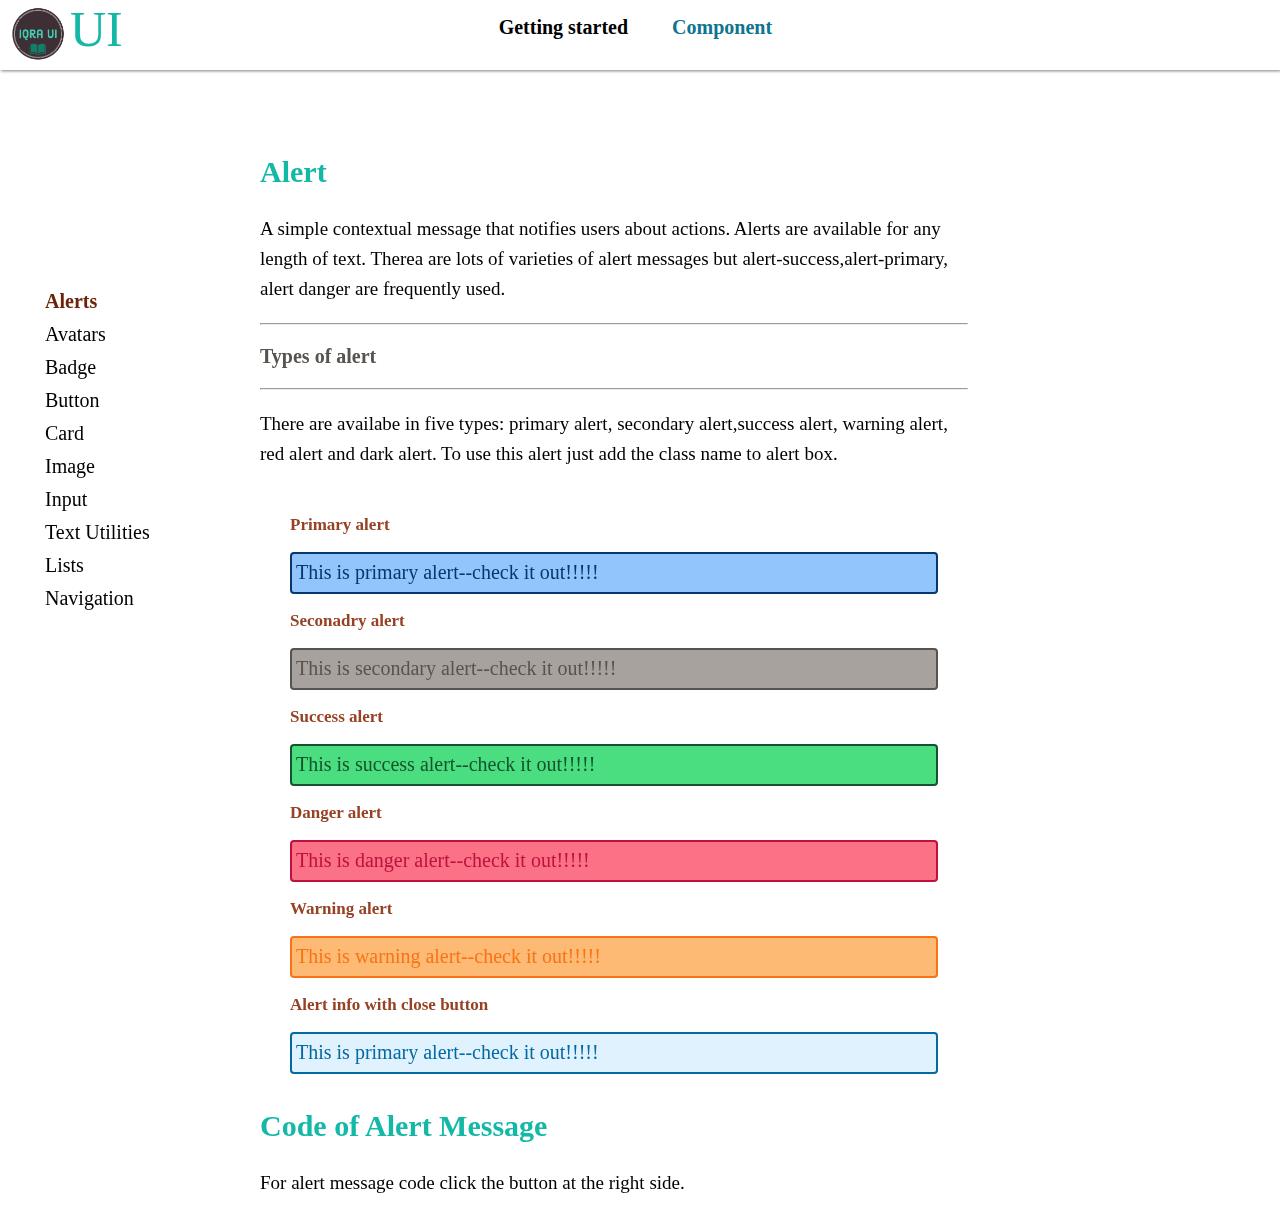
==== components.html @ ccb15bbd "badges done" ====
<!DOCTYPE html>
<html lang="en">
<head>
    <meta charset="UTF-8">
    <meta http-equiv="X-UA-Compatible" content="IE=edge">
    <meta name="viewport" content="width=device-width, initial-scale=1.0">
    <title>Componets'File</title>
    <link rel="stylesheet" href="/stylesheets/alert/alert.css" type="text/css">
    <link rel="stylesheet" href="component.css" type="text/css">
    <link rel="stylesheet" href="/stylesheets/main.css" type="text/css">
    <link rel="preconnect" href="https://fonts.googleapis.com">
<link rel="preconnect" href="https://fonts.gstatic.com" crossorigin>
<link href="https://fonts.googleapis.com/css2?family=Cantarell:wght@400;700&family=Heebo&family=Hind:wght@300&family=Lora&family=Nunito+Sans:wght@600&family=Open+Sans+Condensed:wght@700&family=Roboto+Mono:wght@500&family=Roboto:wght@400;500&family=Source+Sans+Pro:ital,wght@0,400;1,600&display=swap" rel="stylesheet">
<link rel="stylesheet" href="https://pro.fontawesome.com/releases/v5.10.0/css/all.css" integrity="sha384-AYmEC3Yw5cVb3ZcuHtOA93w35dYTsvhLPVnYs9eStHfGJvOvKxVfELGroGkvsg+p" crossorigin="anonymous"/>
<link rel="stylesheet" href="path/to/font-awesome/css/font-awesome.min.css" type="text/css">
</head>
<body>
    <div class="grid-container">
        <!---------------------- nav bar --------------- -->
        <div class="navbar">
             <div class="logo-container">
                 <div class="logo">
                     <img class="logo-image" src="/images/iqra.png">
                 </div>

                 <div class="logo-text">UI</div>
             </div>
       <!---------------------nav items------------------------------------------------ -->
            <div class="nav-content-container">
                <ul class="nav-items">

                    <li class="nav-item">
                        <a href="/index.html">Getting started</a>
                    </li>

                    <li class="nav-item nav-item-active">
                        <a href="/components.html">Component</a>
                    </li>
                </ul>
            </div>
<!------------------------------ nav bar social media icons------------------------------------------------------------------------------- -->
          <div class="nav-social-media-icons-container">
              <ul class="nav-items">
                  <li class="nav-item">
                      <a href="https://github.com/mariyasada">
                          <span class="nav-icon"><i class="fab fa-github"></i></span>
                      </a>
                  </li>

                  <li class="nav-item">
                    <a href="https://twitter.com/mariya_sada">
                        <span class="nav-icon"><i class="fab fa-twitter"></i></span>
                    </a>
                </li>

                <li class="nav-item">
                    <a href="https://www.linkedin.com/in/mariya-sada-1b6443139">
                        <span class="nav-icon"><i class="fab fa-linkedin"></i></span>
                    </a>
                </li>
              </ul>
          </div>
        </div>
<!------------------------- --------------------------nav bar ends here-------------------------------------------------------------------------------- -->
<!-- ------------------------------------------------SIDEBAR STARTS FROM HERE------------------------------------------------ -->
      <div class="sidebar-container sidebar-content">
          <ul class="sidebar-items">
              <li class="sidebar-list-item sidebar-component-list component-active">
                  <a href="./components.html">Alerts</a>
              </li>

              <li class="sidebar-list-item sidebar-component-list">
                <a href="./htmlFiles/avatar.html">Avatars</a>
             </li>

             <li class="sidebar-list-item sidebar-component-list">
                <a href="./htmlFiles/badges.html">Badge</a>
             </li>

             <li class="sidebar-list-item sidebar-component-list">
                <a href="">Button</a>
             </li>

             <li class="sidebar-list-item sidebar-component-list">
                <a href="">Card</a>
             </li>

             <li class="sidebar-list-item sidebar-component-list">
                <a href="">Image</a>
             </li>

             <li class="sidebar-list-item sidebar-component-list">
                <a href="">Input</a>
             </li>

             <li class="sidebar-list-item sidebar-component-list">
                <a href="">Text Utilities</a>
             </li>

             <li class="sidebar-list-item sidebar-component-list">
                <a href="">Lists</a>
             </li>

             <li class="sidebar-list-item sidebar-component-list">
                <a href="">Navigation</a>
             </li>

          </ul>
      </div>
<!--------------------------------  side bar ends here-------------main content starts here--------------------------------- -->
      <section class="main-content-container">
         <div class="section1-container">
             <h2 class="section-heading">
                 <a href="">Alert</a>
             </h2>

             <p class="section-text-content">
                A simple contextual message that notifies users about actions. Alerts are available for any length of text. Therea are lots of varieties of alert messages but alert-success,alert-primary, alert danger are frequently used.
             </p>

             <hr>
             <h3 class="section-sub-heading">Types of alert</h3>
             <hr>

             <p class="section-text-content">There are availabe in five types: primary alert, secondary alert,success alert, warning alert, red alert and dark alert. To use this alert just add the class name to alert box.</p>
<!--  --------------------------------alert code container with icons starts here---------------------------------- -->
             <div class="alert-list-type-container">

<!-- --------------------code alert-primary---------------------------------------------- -->
                    <div class="code-heading-container">
                            <h3 class="section-second-sub-heading">Primary alert</h3>
                                <div class="alert alert-primary alert-with-flex">
                                    This is primary alert--check it out!!!!!
                                    <i class="fas fa-times-circle"></i>
                                </div>
                           
                    </div> 
<!---------------------------------------------------secondary alert-------------------------------  -->
                    <div class="code-heading-container">
                        <h3 class="section-second-sub-heading">Seconadry alert</h3>
                                <div class="alert alert-secondary alert-with-flex">
                                    This is secondary alert--check it out!!!!!
                                    <i class="fas fa-times-circle"></i>
                                 </div>
                    </div>  
    <!---------------------------------------------------success alert-------------------------------  -->
                    <div class="code-heading-container">
                        <h3 class="section-second-sub-heading">Success alert</h3>
                                <div class="alert alert-success alert-with-flex">
                                    <i class="fas fa-check-circle"></i>
                                    This is success alert--check it out!!!!!
                                    <i class="fas fa-times-circle"></i>
                                </div>
                    </div>  
    <!---------------------------------------------------danger alert-------------------------------  -->
                    <div class="code-heading-container">
                        <h3 class="section-second-sub-heading">Danger alert</h3>
                                <div class="alert alert-danger alert-with-flex">
                                    <i class="far fa-exclamation-circle"></i>
                                    This is danger alert--check it out!!!!!
                                    <i class="fas fa-times-circle"></i>
                                </div>
                    </div>  
     <!---------------------------------------------------warning alert-------------------------------  -->
                    <div class="code-heading-container">
                        <h3 class="section-second-sub-heading">Warning alert</h3>
                                <div class="alert alert-warning alert-with-flex">
                                    <i class="fas fa-exclamation-triangle"></i>
                                    This is warning alert--check it out!!!!!
                                    <i class="fas fa-times-circle"></i>
                                </div>
                    </div>  
               
        <!----------------------------------------------------alert with close button -------------------->   
            <div class="code-heading-container">
                     <h3 class="section-second-sub-heading">Alert info with close button</h3>

                        <div class="alert alert-info alert-with-flex">
                            <i class="fas fa-exclamation-triangle"></i>
                            This is primary alert--check it out!!!!!
                            <i class="fas fa-times-circle"></i>
                        </div>
                   
            </div> 
    </div>
<!-- ------------------------------------- all alert part ends here--------------------------------------------------------- -->
        
   </div>
         

<!-- --------------------------------------------section 2 starts-----------In this code is available -->
     <div class="section1-container">
         
        <h2 class="section-heading section-code-example-container">
            <a href="">Code of Alert Message</a>
            <i class="fas fa-code" id="alert-code-btn"></i>
        </h2>

        <div class="code-example-image" id="alert-div-code">
           <img class="code-example"src="/images/alert-code.png"/>

        </div>
    
        <p class="section-text-content">
           For alert message code click the button at the right side.
        </p>
     </div>
    </section>
</div>
<script src="main.js"></script>
</body>
</html>
---- stylesheets/alert/alert.css ----
.section-sub-heading
{
    font-size: 2rem;
    color:var(--dark-stone);
}
 hr{
    max-width:80vw;
    margin: 0;
    
}
.section-text-content
{
    font-size: 1.9rem;
    max-width: 90vw;
    line-height: 3rem;
}
.alert-list-type-container
{ 
    display: flex;
    flex-direction: column;
    max-width: 90vw;
    max-height: 100%;
    border-radius: 2rem;
    padding: 1rem 3rem;
    /* border: 2px solid var(--dark-stone); */
    cursor: pointer;
    flex: 1;
}
.section-second-sub-heading
{
    max-width:80vw;
    font-size: 1.7rem;
    color: var(--light-coco);
}
.section-code-example-container
{
    display: flex;
    font-size: 3rem;
    color: var(--light-teal);
    flex-direction: row;
    justify-content: space-between;
    max-width: 80vw;
}
.code-example-image
{
    box-sizing: border-box;
    max-height: 60rem;
    max-width: 80vw;
    /* overflow:auto; */
    padding: 0.5rem;  
    margin: auto; 
    display: none;

}
.code-example{
    /* max-width:80vw;
    max-height:100%; */
    max-height:50rem;
    max-width:80vw;
    margin:1rem auto;    
}
 .alert
{
    min-height:3rem;
    min-width:12rem;
    padding: 0.4rem;
    background-color: wheat;
    border: 2px solid black;
    border-radius: 4px;
    font-size: 2rem;
    margin:0;
    justify-content: center;
}

.alert-primary
{
    border: 2px solid var(--dark-blue);
    background-color: var(--light-blue);
    color: var(--dark-blue);
}
.alert-secondary
{
    border: 2px solid var(--dark-stone);
    background-color: var(--light-stone);
    color: var(--dark-stone);
}
.alert-success
{
    border: 2px solid var(--dark-green);
    background-color: var(--light-green);
    color: var(--dark-green);
}
.alert-danger
{
    border: 2px solid var(--dark-rose);
    background-color: var(--light-rose);
    color: var(--dark-rose);
}
.alert-warning
{
    border: 2px solid var(--dark-orange);
    background-color: var(--light-orange);
    color: var(--dark-orange);
}
.alert-info
{
    border: 2px solid var(--dark-sky);
    background-color: var(--light-sky);
    color: var(--dark-sky);
}
.alert-with-flex
{
    display: flex;
    justify-content: flex-start;
    align-items: center;
}
.alert-with-flex .fa-times-circle
{
    margin-left: auto;
}
---- component.css ----
@import url(./stylesheets/main.css);

.grid-container
{
    display: grid;
    height: 100vh;
    grid-template-rows: 100px auto;
    grid-template-columns: 100px auto;    
   
    
}
.navbar
{
    grid-row-start:1;  
    grid-row-end: 2;
    grid-column-start: 1;
    grid-column-end: 3;
    
    
}  
.logo-container
{
    display:flex;
}
.logo {
    flex:1;
}
.logo-image
{
    height:7rem;
    width:7rem;
}
.logo-text
{
    display: inline;
    padding: 0px;
    margin: 0px;
    font-size: 5rem;
    font-weight: 500;
    color: var(--light-teal);
}
/* nav var content's CSS started */
.navbar{
    display:flex;
    justify-content: space-between;
    height:7rem;
    position: fixed;
    top:0;
    width: 100%;
    box-shadow: 1px 1px 3px gray;
    z-index: 10;
    position: relative;
}
.nav-content-container {
    position: relative;
    font-weight: 500;
  }

.nav-content-container .nav-item:hover{
      color:var(--light-teal);
  }

  .nav-items {
    display: flex;
    justify-content: space-between;
    list-style: none;
    align-items: center;
  }
  .nav-item{
      font-size: 2rem;
      margin:0 1.6rem;
      padding:0.6rem ;
      font-weight: 600;
  }
  .nav-social-media-icon-container
  {
      position: absolute;
      right:20rem;
  }
  .nav-icon
  {
      font-size: 2.5rem;
      color:var(--light-teal);
      font-weight: bold;
  }
  .nav-icon:hover{
     color:var(--dark-black);
  }
  .nav-item.nav-item-active
  {
      font-weight: bold;
      color: var(--dark-cyan);
  }
  /* ------------------------------------------------NAVBAR CSS ENDS HERE------------------------------------------ */

  /*  ---------------------------------------------SIDEBAR CSS STARTS HERE-------------------------------------------- */
  .sidebar-container
  {
      grid-row-start: 2;
      grid-row-end: 3;
      grid-column-start:1 ;
      grid-column-end: 2;
      height: 100vh;
      position: fixed;
      top:0;
      left:0;
      bottom: 0;
      z-index:20;
      width:17rem;
      display: flex;
      align-items: center;
      
  }
  .sidebar-list-item
  {
      font-size: 2rem;
      list-style: none;
      padding: 0.5rem;
      font-weight: 500;
      align-self: center;
      /* margin-top:2rem; */
  }
  .sidebar-list-item:hover{
      color: var(--light-teal);
  }
/* ----------------------------------------------main-content-css-starts-here------------------------------- */
.main-content-container{
    grid-row-start: 2 ;
    grid-row-end:3 ;
    grid-column-start: 2;
    grid-column-end: 3;
    margin-top:3rem;
    padding-left:9rem;
    position: sticky;
    top:0;
    left:17rem;
    z-index:18;

}
.section1-container
.section2-container
.section3-container
{
    margin: 2rem;
    display: flex;
    flex-wrap: wrap;
    align-items: center;
    flex: 1;
    position: relative;
}
.section-heading
{
    font-size: 3rem;
    color: var(--light-teal);
    font-weight: 600;
    position: sticky;
    /* top:0.3rem;
    left:16rem; */
}
.section-text
{
    font-size: 1.9rem;
    max-width: 90vw;
    position: sticky;
    top:7rem;
    line-height:3rem;
}
.code-link
{
    font-size: 2rem;
    color:(--dark-cyan);
    height:auto;
    max-width:90vw;
    padding: 1rem;
    background-color: var(--ex-light-teal);
    color: var(--dark-stone);
    border-radius: 0.5rem;
}
.section-text-list
{
    font-size: 1.7rem;
}
.link
{
    color:var(--dark-cyan);
}
/* components page's sidebar with component's CSS */
.sidebar-container .sidebar-component-list
{
    display: flex;
    justify-content: flex-start;
    align-items: flex-start;
    font-weight: 500;
    font-size: 2rem;
    /* overflow-y: scroll; */
}
.sidebar-component-list.component-active
{
     font-weight: 700;
     color:var(--dark-chocolate) !important;
} 
/* first cover page CSS done-----------------------------------Media query starts here-------------------- */

 @media only screen and (min-width:480px )and(max-width:320px) {
    body {
        height: 100%;
        width: 100%;
      }

    .sidebar-container{
       font-size: 1rem;
       cursor: pointer;
       margin-left:0;
       padding: 0.3rem;
       width: 40%;
       gap:5px; 
    }
    .sidebar-list-item
    {
        margin: 0;
        justify-content: baseline;
    }
    .navbar{
        left:0;
        top:0;
        padding: 0.3rem;
    }
    .nav-social-media-icon-container{
        right:3rem;
    }
    .nav-item{
        font-size: 1.7rem;
    }
    .code-link
    {
        width:66rem;
        word-wrap: break-word;
    }
    .main-content-container {
        width:60%;
        
      }
      .text-avatar-container,
      .image-avatar,
      .image-avatars-with-outline
      {
          width:60%;
      }

      .section-code-example-container
      {
            width:60%;
            padding: 2rem;
            justify-content: space-between;
      }
      .code-example-image
      {
          width: 30%;
          margin-left: auto;
          margin-right: auto;

      }
      .section-text
      {
            text-align: justify;
      }
}
---- stylesheets/main.css ----
@import url(../index.css);
@import url(/component.css);
@import url(./alert/alert.css);
@import url(./avatar/avatar.css);




/* COLORS */
:root
{
    --light-blue:#93c5fd;
    --dark-black:#18181b;
    --white-color:white;
    --light-slate:#f1f5f9;
    --dark-teal:#0f766e;
    --mediun-teal:#0d9488;
    --dark-cyan:#0e7490;
    --light-teal:#14b8a6;
    --ex-light-teal:#ccfbf1;
    --light-stone:#a8a29e;
    --dark-stone:#57534e;
    --dark-green:#14532d;
    --light-green:#4ade80;
    --dark-zinc:#71717a;
    --dark-sky:#0369a1;
    --light-sky:#e0f2fe;
    --dark-blue:#05386B;
    --dark-rose:#be123c;
    --light-rose:#fb7185;
    --dark-yellow:#ca8a04;
    --light-yellow:#fde047;
    --dark-orange:#f97316;
    --light-orange:#fdba74;
    --dark-coco:#bb350f;
    --light-coco:#964224;
    --dark-chocolate:#6B2309;
    --dark-purple:#a21caf;
    --light-purple:#e879f9;
    --red-color:#ef4444;
}
/* RESET CSS */

html{
    font-size: 62.5%;
}

body{
    box-sizing: border-box;
    margin:0;
    padding: 0;      
}

a{
    text-decoration: none;
    color:inherit;
}
.outline
{
    border: 2px solid gray;
}
/* components page's sidebar with component's CSS */

.sidebar-component-list.component-active
{
     font-weight: 700;
     color:var(--dark-rose);
}
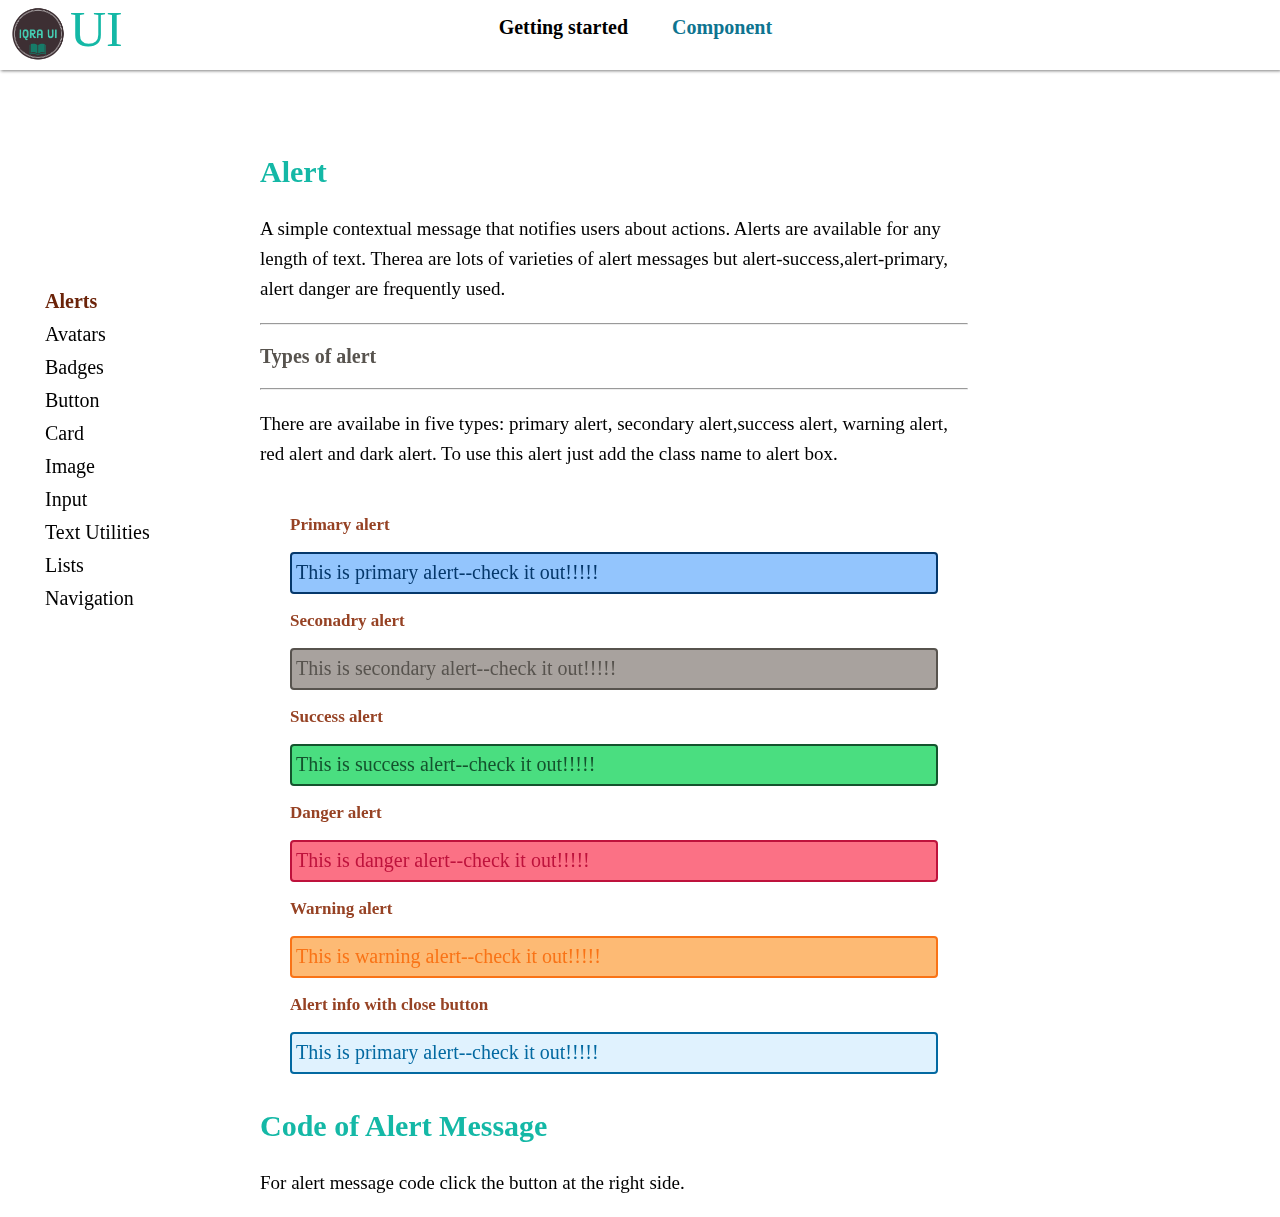
==== commit 1f44650f: "adding image to folder" ====
--- a/components.html
+++ b/components.html
@@ -74,7 +74,7 @@
              </li>
 
              <li class="sidebar-list-item sidebar-component-list">
-                <a href="./htmlFiles/badges.html">Badge</a>
+                <a href="./htmlFiles/badges.html">Badges</a>
              </li>
 
              <li class="sidebar-list-item sidebar-component-list">
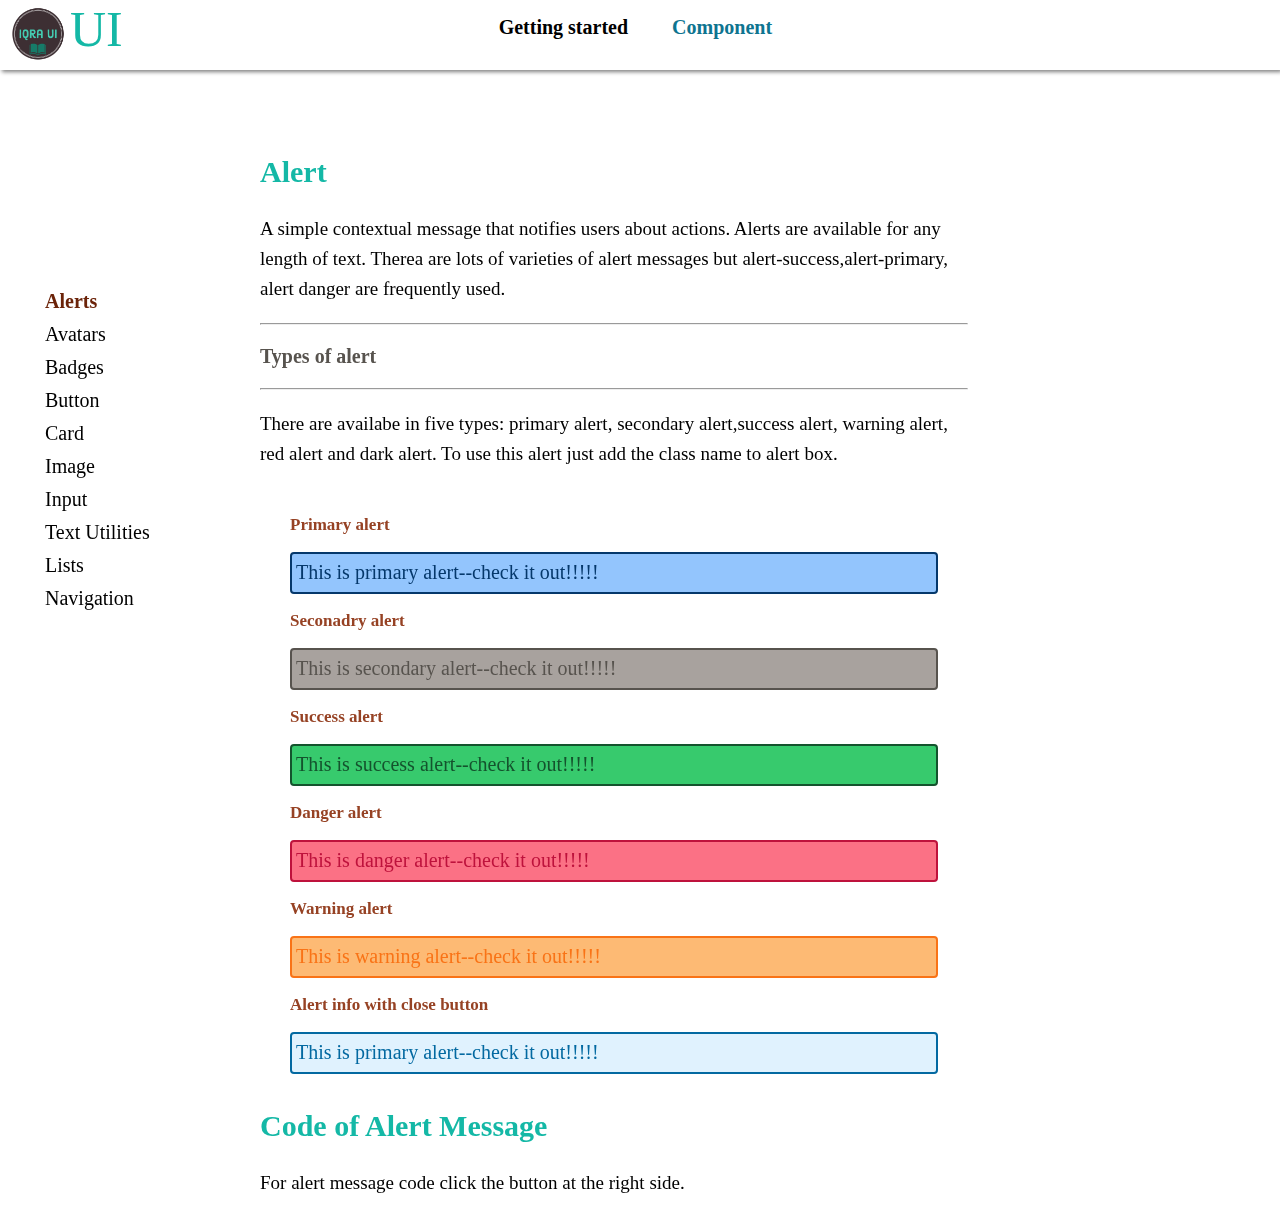
==== commit 88adb942: "feat:adding button component" ====
--- a/components.html
+++ b/components.html
@@ -48,7 +48,7 @@
                   </li>
 
                   <li class="nav-item">
-                    <a href="https://twitter.com/mariya_sada">
+                    <a href="https://twitter.com/sada_mariyaa">
                         <span class="nav-icon"><i class="fab fa-twitter"></i></span>
                     </a>
                 </li>
@@ -78,7 +78,7 @@
              </li>
 
              <li class="sidebar-list-item sidebar-component-list">
-                <a href="">Button</a>
+                <a href="./htmlFiles/button.html">Button</a>
              </li>
 
              <li class="sidebar-list-item sidebar-component-list">
--- a/component.css
+++ b/component.css
@@ -47,7 +47,7 @@
     position: fixed;
     top:0;
     width: 100%;
-    box-shadow: 1px 1px 3px gray;
+    box-shadow: 2px 2px 4px gray;
     z-index: 10;
     position: relative;
 }
@@ -105,7 +105,7 @@
       top:0;
       left:0;
       bottom: 0;
-      z-index:20;
+      z-index:25;
       width:17rem;
       display: flex;
       align-items: center;
@@ -199,9 +199,10 @@
      font-weight: 700;
      color:var(--dark-chocolate) !important;
 } 
+
 /* first cover page CSS done-----------------------------------Media query starts here-------------------- */
 
- @media only screen and (min-width:480px )and(max-width:320px) {
+ @media only screen and (min-width:480px )and (max-width:620px) {
     body {
         height: 100%;
         width: 100%;
--- a/stylesheets/main.css
+++ b/stylesheets/main.css
@@ -14,14 +14,14 @@
     --white-color:white;
     --light-slate:#f1f5f9;
     --dark-teal:#0f766e;
-    --mediun-teal:#0d9488;
+    --medium-teal:#0d9488;
     --dark-cyan:#0e7490;
     --light-teal:#14b8a6;
     --ex-light-teal:#ccfbf1;
     --light-stone:#a8a29e;
     --dark-stone:#57534e;
     --dark-green:#14532d;
-    --light-green:#4ade80;
+    --light-green:#37ca6d;
     --dark-zinc:#71717a;
     --dark-sky:#0369a1;
     --light-sky:#e0f2fe;
@@ -38,6 +38,7 @@
     --dark-purple:#a21caf;
     --light-purple:#e879f9;
     --red-color:#ef4444;
+    --medium-green:#1a9b49;
 }
 /* RESET CSS */
 
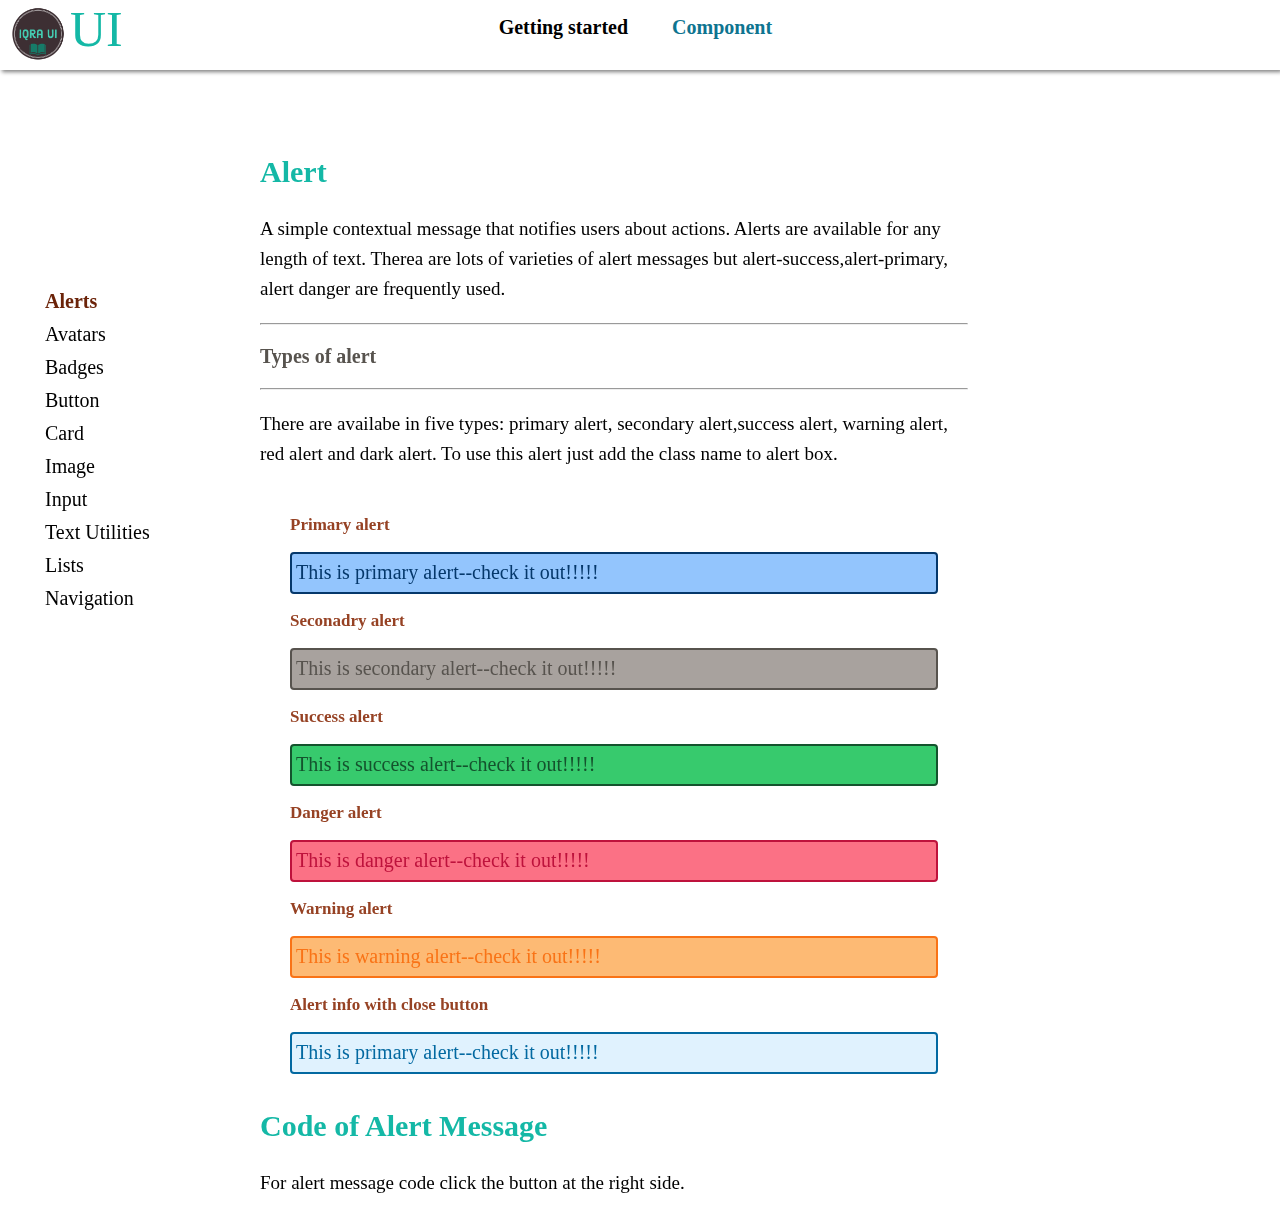
==== commit 74728b1d: "feat: adding card component" ====
--- a/components.html
+++ b/components.html
@@ -82,7 +82,7 @@
              </li>
 
              <li class="sidebar-list-item sidebar-component-list">
-                <a href="">Card</a>
+                <a href="./htmlFiles/card.html">Card</a>
              </li>
 
              <li class="sidebar-list-item sidebar-component-list">
--- a/stylesheets/main.css
+++ b/stylesheets/main.css
@@ -2,6 +2,7 @@
 @import url(/component.css);
 @import url(./alert/alert.css);
 @import url(./avatar/avatar.css);
+@import url(./Button/button.css);
 
 
 
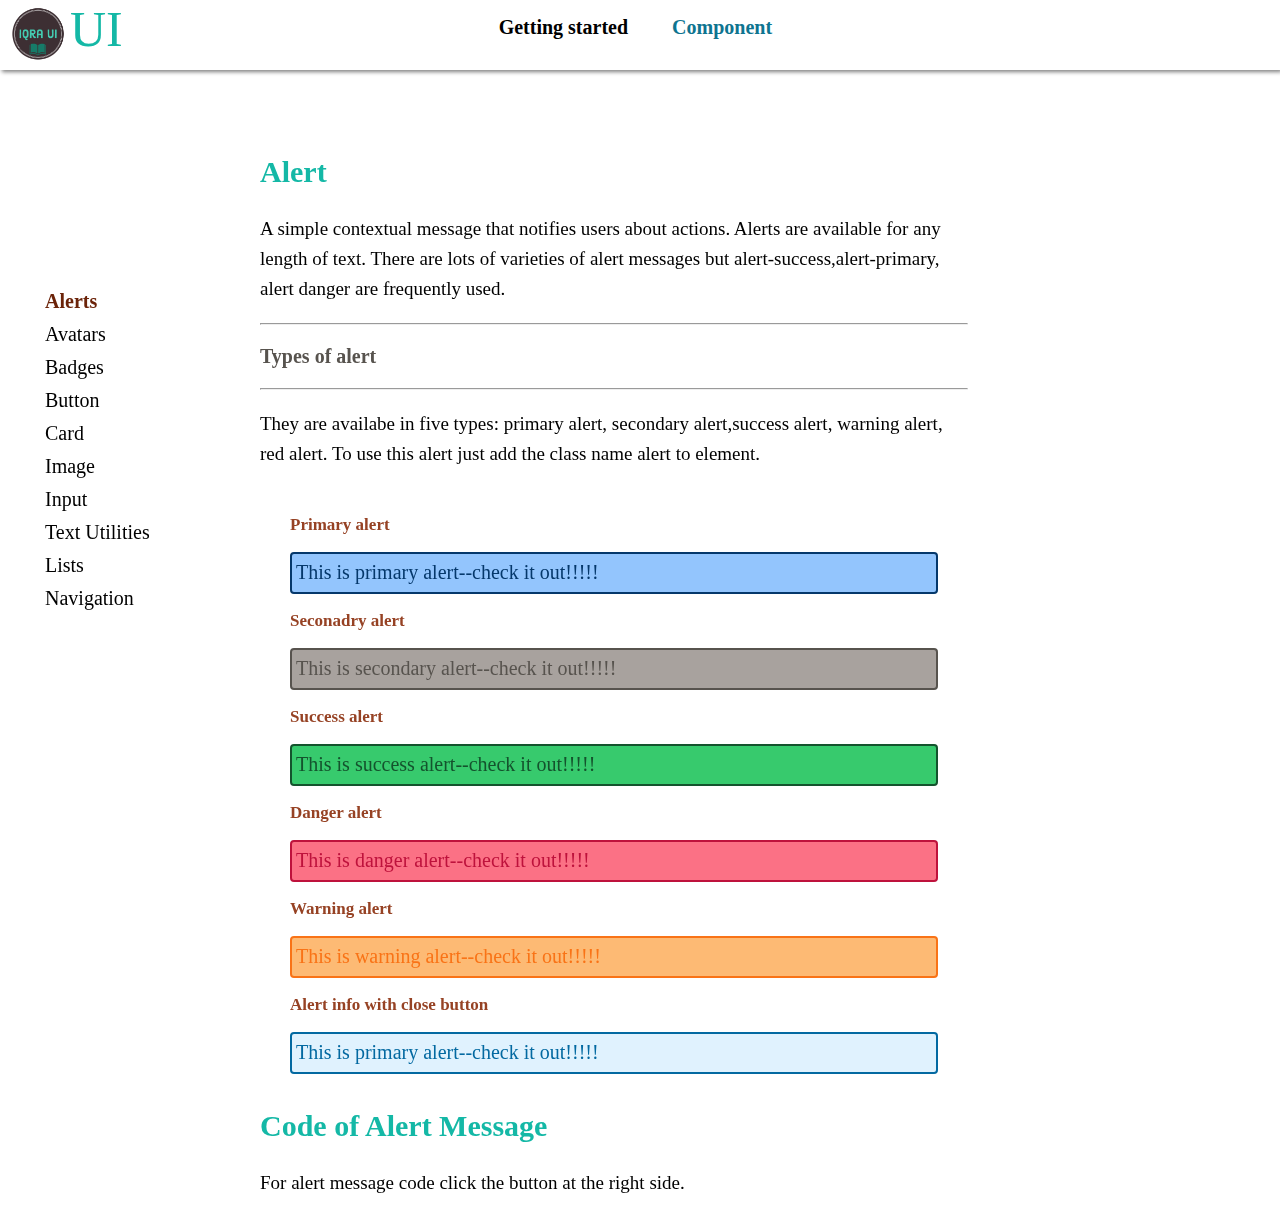
==== commit 0e3006d9: "feat: done with input and image component" ====
--- a/components.html
+++ b/components.html
@@ -86,11 +86,11 @@
              </li>
 
              <li class="sidebar-list-item sidebar-component-list">
-                <a href="">Image</a>
-             </li>
-
-             <li class="sidebar-list-item sidebar-component-list">
-                <a href="">Input</a>
+                <a href="./htmlFiles/image.html">Image</a>
+             </li>
+
+             <li class="sidebar-list-item sidebar-component-list">
+                <a href="./htmlFiles/input.html">Input</a>
              </li>
 
              <li class="sidebar-list-item sidebar-component-list">
@@ -115,14 +115,14 @@
              </h2>
 
              <p class="section-text-content">
-                A simple contextual message that notifies users about actions. Alerts are available for any length of text. Therea are lots of varieties of alert messages but alert-success,alert-primary, alert danger are frequently used.
+                A simple contextual message that notifies users about actions. Alerts are available for any length of text. There are lots of varieties of alert messages but alert-success,alert-primary, alert danger are frequently used.
              </p>
 
              <hr>
              <h3 class="section-sub-heading">Types of alert</h3>
              <hr>
 
-             <p class="section-text-content">There are availabe in five types: primary alert, secondary alert,success alert, warning alert, red alert and dark alert. To use this alert just add the class name to alert box.</p>
+             <p class="section-text-content">They are availabe in five types: primary alert, secondary alert,success alert, warning alert, red alert. To use this alert just add the class name alert to element.</p>
 <!--  --------------------------------alert code container with icons starts here---------------------------------- -->
              <div class="alert-list-type-container">
 
--- a/stylesheets/main.css
+++ b/stylesheets/main.css
@@ -3,6 +3,9 @@
 @import url(./alert/alert.css);
 @import url(./avatar/avatar.css);
 @import url(./Button/button.css);
+@import url(./card/card.css);
+@import url(./Image/image.css);
+@import url(./Input/input.css);
 
 
 
@@ -38,7 +41,7 @@
     --dark-chocolate:#6B2309;
     --dark-purple:#a21caf;
     --light-purple:#e879f9;
-    --red-color:#ef4444;
+    --red-color:#f50707;
     --medium-green:#1a9b49;
 }
 /* RESET CSS */
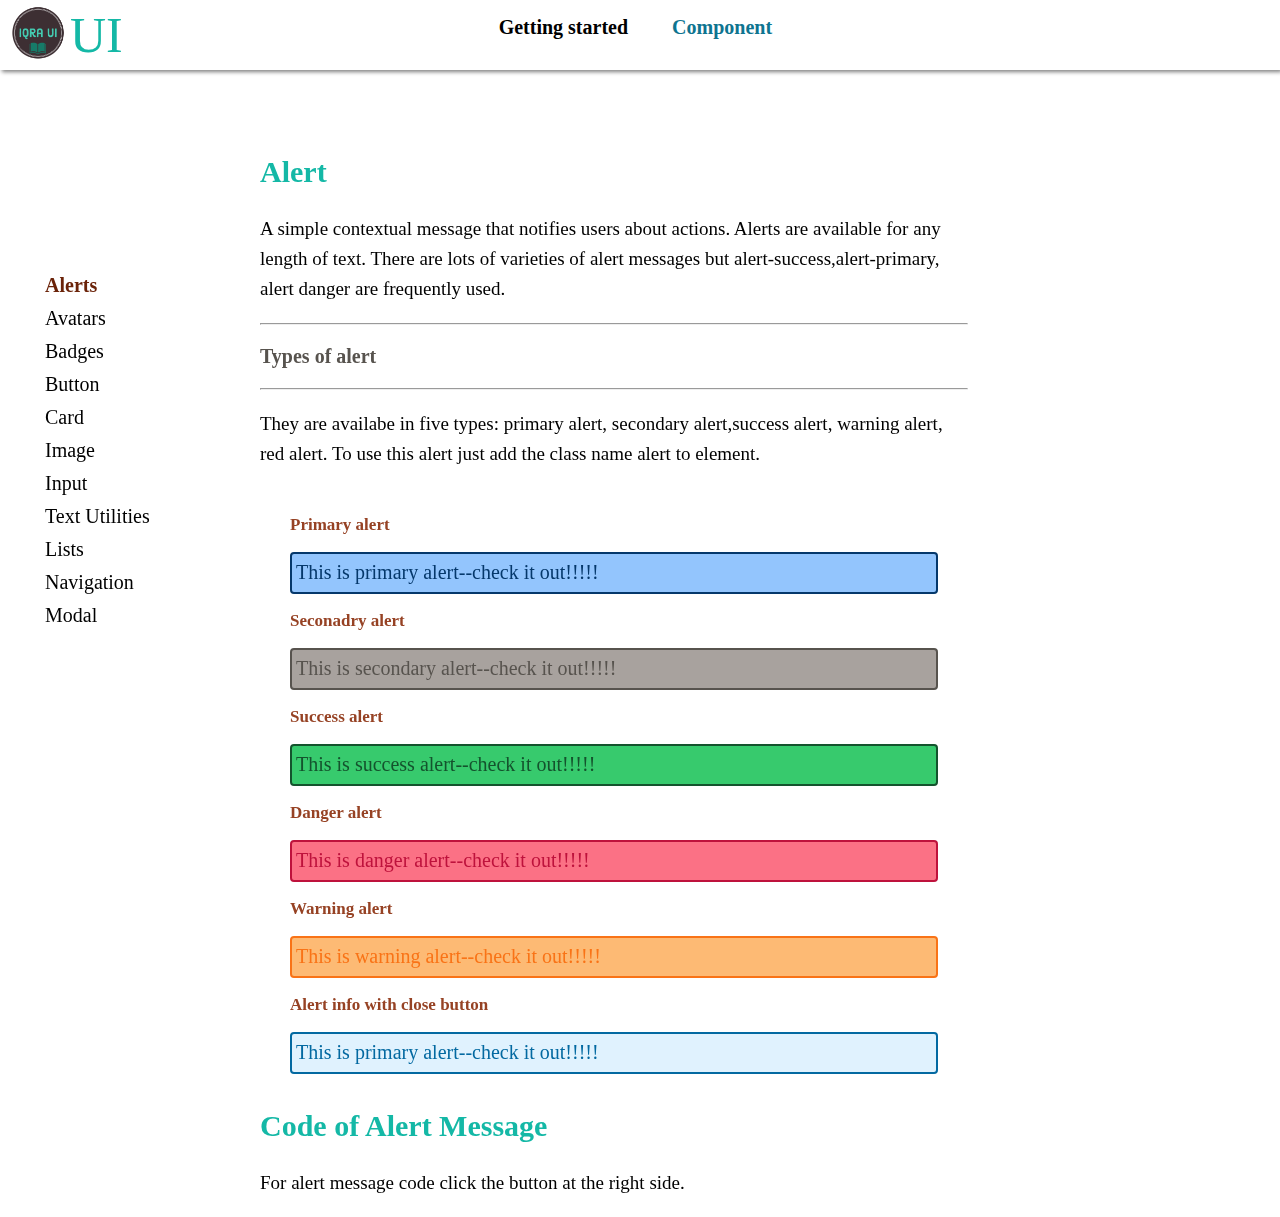
==== commit 3a8dad14: "feat:modal component done" ====
--- a/components.html
+++ b/components.html
@@ -105,6 +105,10 @@
                 <a href="">Navigation</a>
              </li>
 
+             <li class="sidebar-list-item sidebar-component-list">
+                <a href="">Modal</a>
+             </li>
+
           </ul>
       </div>
 <!--------------------------------  side bar ends here-------------main content starts here--------------------------------- -->
--- a/component.css
+++ b/component.css
@@ -122,6 +122,13 @@
   }
   .sidebar-list-item:hover{
       color: var(--light-teal);
+      
+      height:100%;
+     width:100%;
+     background-color: var(--ex-light-teal);
+     border: 2px solid var(--dark-cyan);
+     border-radius: 0.3rem;
+     padding: 0.6rem;
   }
 /* ----------------------------------------------main-content-css-starts-here------------------------------- */
 .main-content-container{
@@ -198,6 +205,7 @@
 {
      font-weight: 700;
      color:var(--dark-chocolate) !important;
+     
 } 
 
 /* first cover page CSS done-----------------------------------Media query starts here-------------------- */
--- a/stylesheets/main.css
+++ b/stylesheets/main.css
@@ -6,6 +6,11 @@
 @import url(./card/card.css);
 @import url(./Image/image.css);
 @import url(./Input/input.css);
+@import url(./textutil/text.css);
+@import url(/stylesheets/documentation.css);
+@import url(/stylesheets/list/list.css);
+@import url(/stylesheets/navigation/nav.css);
+@import url(/stylesheets/modal/modal.css);
 
 
 
@@ -43,6 +48,8 @@
     --light-purple:#e879f9;
     --red-color:#f50707;
     --medium-green:#1a9b49;
+    --ex-light-red: #fecaca;
+    --ex-light-purple:#efd6f3;
 }
 /* RESET CSS */
 
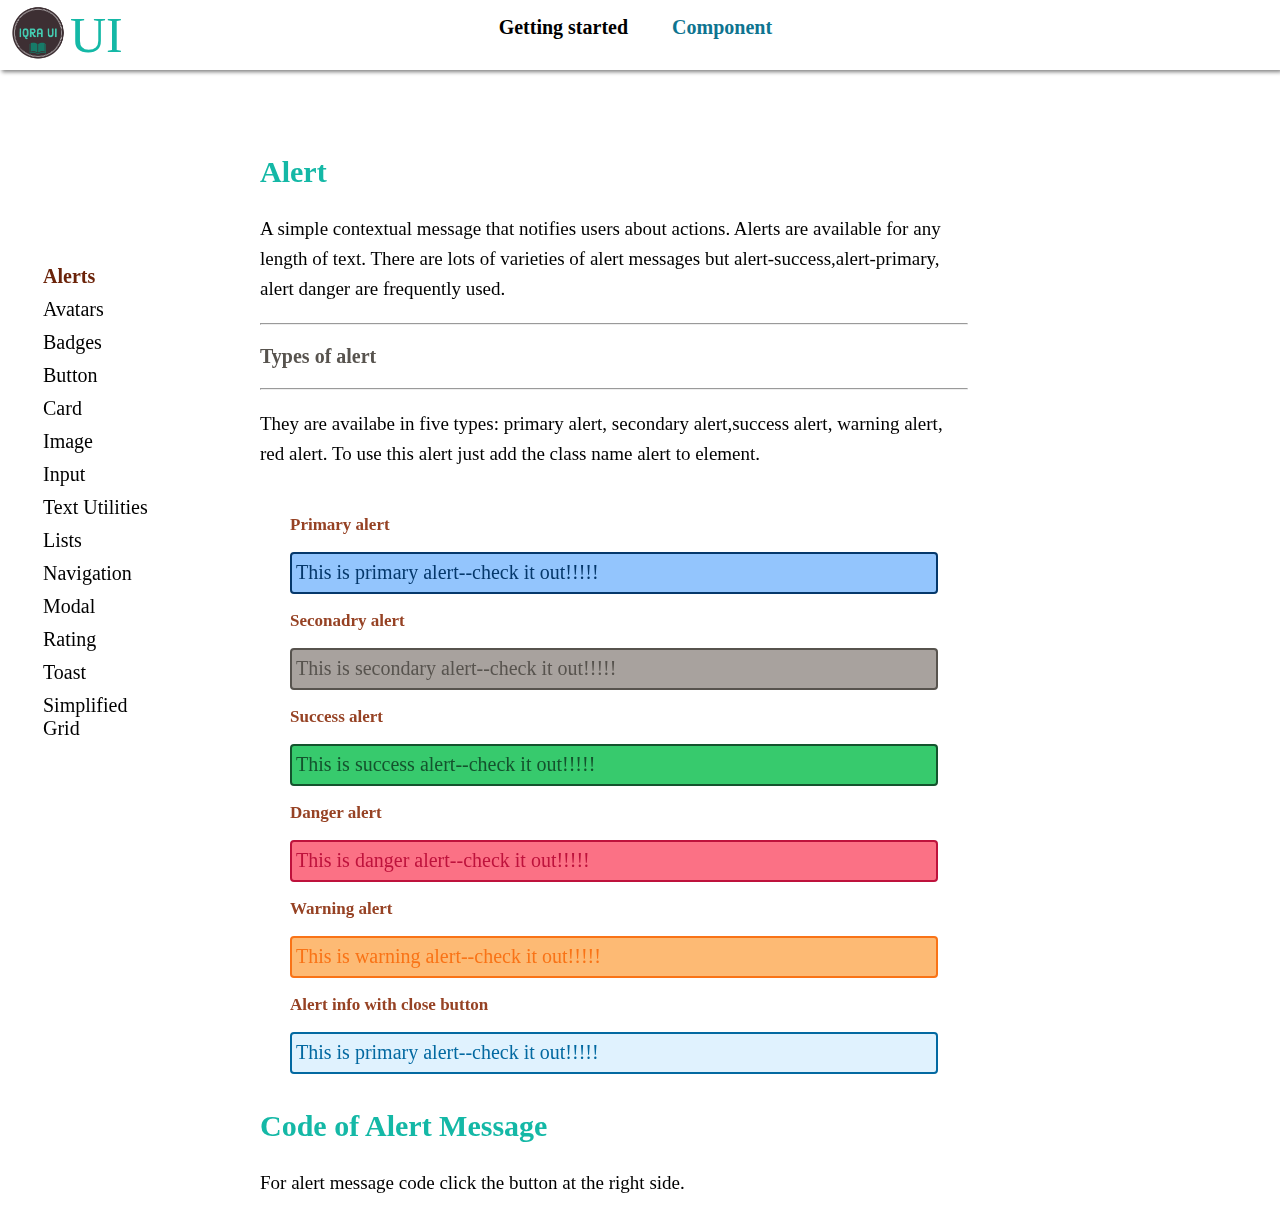
==== commit ac4c1909: "done with grid and all" ====
--- a/components.html
+++ b/components.html
@@ -109,6 +109,18 @@
                 <a href="">Modal</a>
              </li>
 
+             <li class="sidebar-list-item sidebar-component-list">
+                <a href="/htmlFiles/rating.html">Rating</a>
+             </li>
+
+             <li class="sidebar-list-item sidebar-component-list">
+                <a href="/htmlFiles/toast.html">Toast</a>
+             </li>
+
+             <li class="sidebar-list-item sidebar-component-list">
+                <a href="/htmlFiles/grids.html">Simplified Grid</a>
+             </li>
+
           </ul>
       </div>
 <!--------------------------------  side bar ends here-------------main content starts here--------------------------------- -->
--- a/component.css
+++ b/component.css
@@ -102,7 +102,7 @@
       grid-column-end: 2;
       height: 100vh;
       position: fixed;
-      top:0;
+      top:5rem;
       left:0;
       bottom: 0;
       z-index:25;
@@ -113,12 +113,12 @@
   }
   .sidebar-list-item
   {
-      font-size: 2rem;
+      font-size: 1.8rem;
       list-style: none;
-      padding: 0.5rem;
+      padding: 0.3rem;
       font-weight: 500;
-      align-self: center;
-      /* margin-top:2rem; */
+      align-items: center;
+      margin-top:0.4rem;
   }
   .sidebar-list-item:hover{
       color: var(--light-teal);
--- a/stylesheets/main.css
+++ b/stylesheets/main.css
@@ -11,6 +11,9 @@
 @import url(/stylesheets/list/list.css);
 @import url(/stylesheets/navigation/nav.css);
 @import url(/stylesheets/modal/modal.css);
+@import url(/stylesheets/rating/rating.css);
+@import url(/stylesheets/toast/toast.css);
+@import url(/stylesheets/grid/grid.css);
 
 
 
@@ -50,6 +53,7 @@
     --medium-green:#1a9b49;
     --ex-light-red: #fecaca;
     --ex-light-purple:#efd6f3;
+    --dark-pink:#db669b;
 }
 /* RESET CSS */
 
